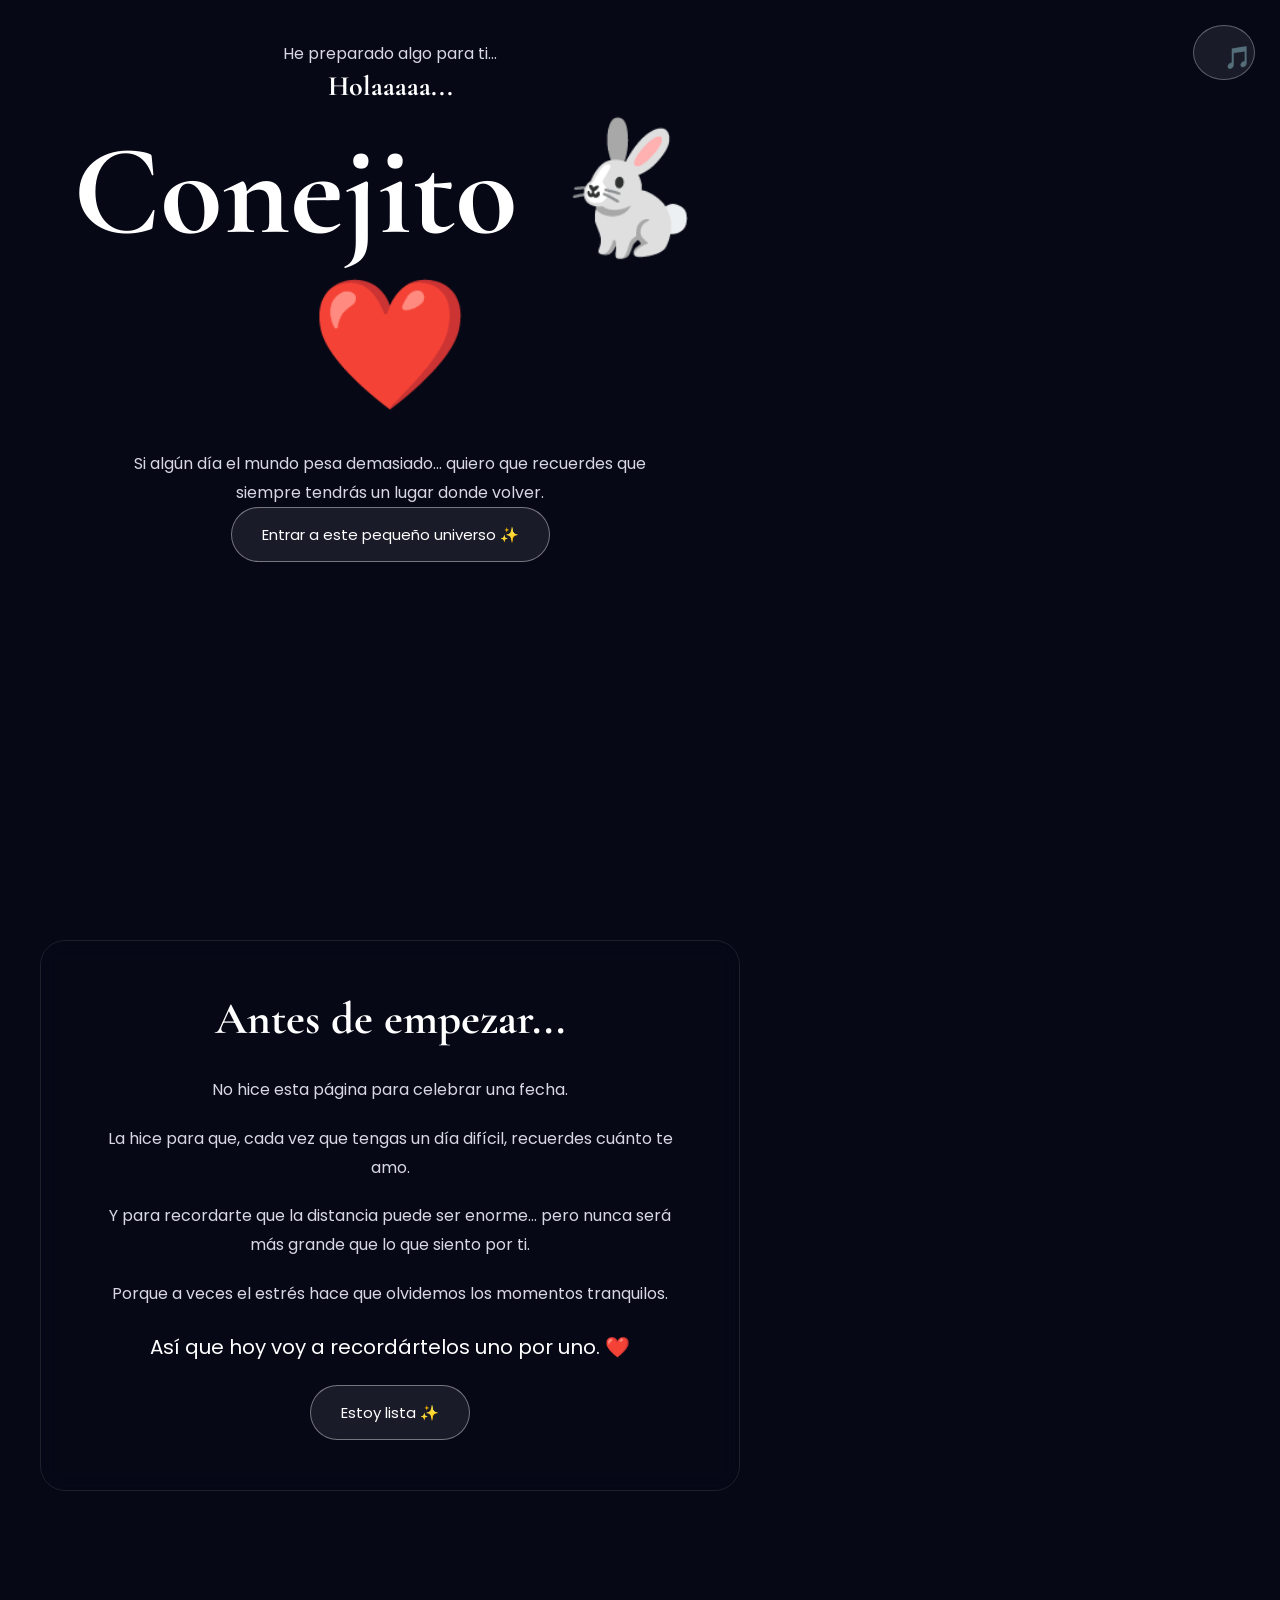
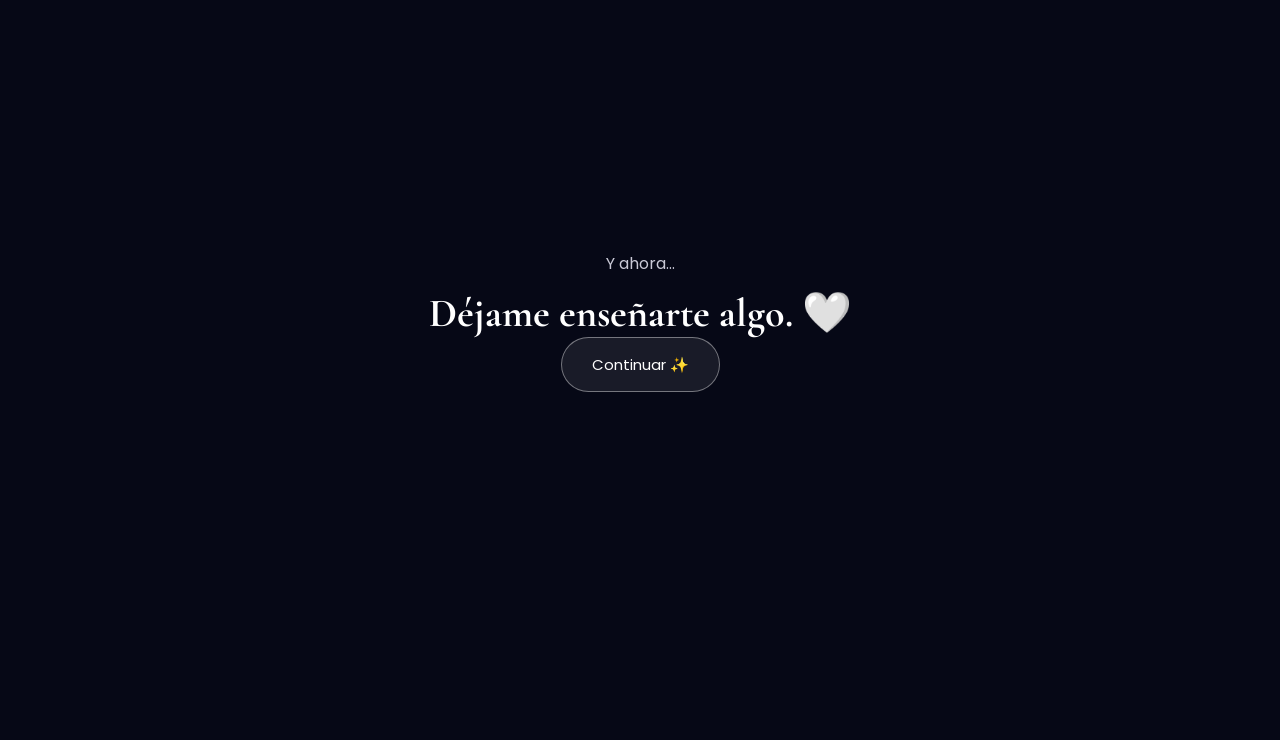
==== index.html @ df1ec299 "Add files via upload" ====
<!DOCTYPE html>
<html lang="es">

<head>

    <meta charset="UTF-8">

    <meta name="viewport" content="width=device-width, initial-scale=1.0">

    <title>Para ti ❤️</title>

    <link rel="stylesheet" href="style.css">

    <link rel="preconnect" href="https://fonts.googleapis.com">

    <link rel="preconnect" href="https://fonts.gstatic.com" crossorigin>

    <link href="https://fonts.googleapis.com/css2?family=Poppins:wght@300;400;500;600&family=Cormorant+Garamond:wght@400;700&display=swap" rel="stylesheet">

</head>


<body>


    <!-- TRANSITION -->

    <div id="pageTransition"></div>


    <!-- MUSIC -->

    <button id="musicButton">
        🎵
    </button>

    <audio id="music" loop>

        <source
            src="media/Reik - Sabes (Letra _ Lyrics)-trim.mp3"
            type="audio/mpeg"
        >

    </audio>


    <!-- STARS -->

    <div id="stars"></div>

    <div id="shootingStars"></div>


    <!-- ========================= -->
    <!-- INTRO -->
    <!-- ========================= -->

    <section id="intro">

        <div class="intro-box">


            <p class="small-text">

                He preparado algo para ti...

            </p>


            <h3>

                Holaaaaa...

            </h3>


            <h1>

                Conejito 🐇❤️

            </h1>


            <p>

                Si algún día el mundo pesa demasiado...

                quiero que recuerdes que siempre tendrás

                un lugar donde volver.

            </p>


            <button id="enterButton">

                Entrar a este pequeño universo ✨

            </button>


        </div>

    </section>


    <!-- ========================= -->
    <!-- WELCOME -->
    <!-- ========================= -->

    <section id="welcome">

        <div class="welcome-card">


            <h2>

                Antes de empezar...

            </h2>


            <p>

                No hice esta página para celebrar una fecha.

            </p>


            <p>

                La hice para que, cada vez que tengas un día difícil,

                recuerdes cuánto te amo.

            </p>


            <p>

                Y para recordarte que la distancia puede ser enorme...

                pero nunca será más grande que lo que siento por ti.

            </p>


            <p>

                Porque a veces el estrés hace que olvidemos

                los momentos tranquilos.

            </p>


            <p class="highlight">

                Así que hoy voy a recordártelos uno por uno. ❤️

            </p>


            <button id="continueButton">

                Estoy lista ✨

            </button>


        </div>

    </section>


    <!-- ========================= -->
    <!-- FINAL DE LA INTRODUCCIÓN -->
    <!-- ========================= -->

    <section class="next-page">


        <p>

            Y ahora...

        </p>


        <h2>

            Déjame enseñarte algo. 🤍

        </h2>


        <a
            href="memories.html"
            class="continue-btn"
        >

            Continuar ✨

        </a>


    </section>


    <script src="script.js"></script>


</body>

</html>
---- style.css ----
/* ======================================
RESET
====================================== */

* {
  margin: 0;
  padding: 0;
  box-sizing: border-box;
  }

html {
scroll-behavior: smooth;
}

body {
background: #060816;
color: #ffffff;
font-family: 'Poppins', sans-serif;
overflow-x: hidden;
}

/* ======================================
FOND ÉTOILÉ
====================================== */

body::before {
content: "";
position: fixed;
inset: 0;

```
background-image:
    radial-gradient(white 1px, transparent 1px),
    radial-gradient(white 1px, transparent 1px);

background-size: 80px 80px, 130px 130px;
background-position: 0 0, 40px 60px;

opacity: 0.25;
pointer-events: none;
z-index: -2;
```

}

/* ======================================
ÉTOILES
====================================== */

#stars,
#shootingStars {
position: fixed;
inset: 0;
pointer-events: none;
z-index: -1;
}

/* ======================================
TYPOGRAPHIE
====================================== */

h1,
h2,
h3 {
font-family: 'Cormorant Garamond', serif;
font-weight: 700;
}

p {
line-height: 1.8;
}

/* ======================================
BOUTONS
====================================== */

button,
.continue-btn {
display: inline-block;

```
margin-top: 30px;
padding: 15px 30px;

border: 1px solid rgba(255, 255, 255, 0.4);
border-radius: 50px;

background: rgba(255, 255, 255, 0.08);
color: white;

font-family: 'Poppins', sans-serif;
font-size: 15px;

cursor: pointer;
text-decoration: none;

transition: 0.4s ease;
```

}

button:hover,
.continue-btn:hover {
background: rgba(255, 255, 255, 0.2);
transform: translateY(-4px);
box-shadow: 0 0 25px rgba(255, 255, 255, 0.25);
}

/* ======================================
INTRO
====================================== */

#intro {
min-height: 100vh;

```
display: flex;
justify-content: center;
align-items: center;

text-align: center;
padding: 40px;
```

}

.intro-box {
max-width: 700px;
animation: fadeIn 2s ease;
}

.intro-box h3 {
font-size: 28px;
margin-bottom: 10px;
}

.intro-box h1 {
font-size: clamp(60px, 10vw, 130px);
margin-bottom: 25px;
}

.intro-box p {
max-width: 550px;
margin: auto;
color: #d8d8e5;
}

/* ======================================
WELCOME
====================================== */

#welcome {
min-height: 100vh;

```
display: flex;
justify-content: center;
align-items: center;

padding: 40px;
text-align: center;
```

}

.welcome-card {
max-width: 700px;
padding: 50px;

```
background: rgba(255, 255, 255, 0.04);
border: 1px solid rgba(255, 255, 255, 0.1);

border-radius: 25px;

backdrop-filter: blur(10px);
```

}

.welcome-card h2 {
font-size: 45px;
margin-bottom: 30px;
}

.welcome-card p {
margin: 20px 0;
color: #d8d8e5;
}

.highlight {
color: white !important;
font-size: 20px;
}

/* ======================================
PAGE INTRO
====================================== */

.page-intro {
min-height: 45vh;

```
display: flex;
flex-direction: column;
justify-content: center;
align-items: center;

text-align: center;
padding: 50px 25px;
```

}

.page-intro h1 {
font-size: clamp(45px, 8vw, 90px);
margin-bottom: 25px;
}

.page-intro p {
max-width: 650px;
color: #d8d8e5;
margin: 10px auto;
}

/* ======================================
GALERIE PHOTOS
====================================== */

#gallery {
padding: 60px 8%;
}

.gallery-grid {
display: grid;

```
grid-template-columns:
    repeat(auto-fit, minmax(260px, 1fr));

gap: 30px;

max-width: 1400px;
margin: auto;
```

}

.photo-card {
padding: 15px;

```
background: rgba(255, 255, 255, 0.05);

border: 1px solid rgba(255, 255, 255, 0.1);

border-radius: 18px;

transition: 0.5s ease;
```

}

.photo-card:hover {
transform: translateY(-10px) rotate(1deg);

```
box-shadow:
    0 20px 50px rgba(0, 0, 0, 0.5),
    0 0 25px rgba(255, 255, 255, 0.08);
```

}

.photo-card img {
    width: 100%;
    height: auto;

    display: block;

    border-radius: 12px;

    object-fit: contain;
}

.photo-card span {
display: block;

```
padding: 20px 10px 10px;

text-align: center;

color: #dedee8;
line-height: 1.6;
```

}

/* ======================================
VIDÉOS
====================================== */

#videos {
padding: 100px 8%;
text-align: center;
}

#videos h2 {
font-size: 50px;
margin-bottom: 20px;
}

.gallery-text {
max-width: 600px;
margin: 0 auto 50px;
color: #d8d8e5;
}

.video-grid {
display: grid;

```
grid-template-columns:
    repeat(auto-fit, minmax(300px, 1fr));

gap: 35px;

max-width: 1300px;
margin: auto;
```

}

.video-card {
padding: 15px;

```
background: rgba(255, 255, 255, 0.05);

border-radius: 18px;
```

}

.video-card video {
width: 100%;
border-radius: 12px;
}

.video-card p {
padding: 20px 10px 10px;
color: #dedee8;
}

/* ======================================
BOUTON CONTINUER
====================================== */

.next-page {
min-height: 60vh;

```
display: flex;
flex-direction: column;

justify-content: center;
align-items: center;

text-align: center;
padding: 50px;
```

}

.next-page p {
color: #c9c9d6;
margin-bottom: 10px;
}

.next-page h2 {
font-size: 40px;
}

/* ======================================
CARTES "OLVIDASTE"
====================================== */

#forgotten {
padding: 50px 8%;
}

.cards-container {
display: grid;

```
grid-template-columns:
    repeat(auto-fit, minmax(220px, 1fr));

gap: 25px;

max-width: 1200px;
margin: auto;
```

}

.memory-card {
height: 250px;

```
perspective: 1000px;

cursor: pointer;
```

}

.memory-card .front,
.memory-card .back {
width: 100%;
height: 100%;

```
display: flex;
justify-content: center;
align-items: center;

padding: 25px;

border-radius: 20px;

text-align: center;

backface-visibility: hidden;

transition: transform 0.7s ease;

position: absolute;
```

}

.memory-card .front {
background: rgba(255, 255, 255, 0.08);
font-size: 50px;
}

.memory-card .back {
background: rgba(255, 255, 255, 0.14);

```
transform: rotateY(180deg);

line-height: 1.7;
```

}

.memory-card {
position: relative;
}

.memory-card:hover .front {
transform: rotateY(180deg);
}

.memory-card:hover .back {
transform: rotateY(360deg);
}

/* ======================================
DISTANCE
====================================== */

#distance {
min-height: 100vh;

```
display: flex;
justify-content: center;
align-items: center;

padding: 100px 25px;
text-align: center;
```

}

.distance-content {
max-width: 800px;
}

.distance-content .small-text {
margin: 20px 0;
color: #d3d3df;
}

.distance-content h2 {
font-size: 45px;
margin: 60px 0 30px;
}

.distance-content h1 {
font-size: clamp(40px, 7vw, 75px);
margin-bottom: 50px;
}

.distance-message,
.ending-message {
color: #dedee8;
font-size: 17px;
}

.distance-message strong,
.ending-message strong {
color: white;
font-size: 22px;
}

/* ======================================
HAPPINESS JAR
====================================== */

#jarSection {
min-height: 100vh;

```
display: flex;
justify-content: center;
align-items: center;

text-align: center;
padding: 40px;
```

}

.jar-content {
max-width: 700px;
}

.jar-content h1 {
font-size: clamp(45px, 7vw, 80px);
margin: 25px 0;
}

#jar {
font-size: 120px;

```
margin: 50px auto 20px;

cursor: pointer;

display: inline-block;

transition: 0.4s ease;
```

}

#jar:hover {
transform: scale(1.15) rotate(5deg);
}

#jarMessage {
min-height: 50px;

```
margin-top: 25px;

font-size: 20px;
color: #f0f0fa;
```

}

/* ======================================
CONSTELLATION
====================================== */

#constellation {
min-height: 100vh;

```
padding: 100px 25px;

text-align: center;
```

}

.constellation-content {
max-width: 1000px;
margin: auto;
}

.constellation-content h1 {
font-size: clamp(60px, 10vw, 120px);
margin: 30px 0;
}

.constellation-content h2 {
font-size: 45px;
margin: 50px 0 25px;
}

.constellation-content p {
margin: 15px 0;
color: #d8d8e5;
}

.constellation-content .highlight {
font-size: 35px;
}

.sky-container {
display: flex;

```
justify-content: center;
align-items: center;

gap: 30px;

margin: 80px auto;

max-width: 900px;
```

}

.country {
min-width: 180px;
}

.country h3 {
font-size: 25px;
}

.star {
font-size: 65px;

```
margin-top: 20px;

animation: pulse 2s infinite;
```

}

.connection-line {
color: rgba(255, 255, 255, 0.5);
letter-spacing: 8px;
}

.constellation-message {
max-width: 650px;
margin: auto;
}

/* ======================================
LETTRE
====================================== */

#secretLetter {
min-height: 100vh;

```
display: flex;
justify-content: center;
align-items: center;

padding: 60px 25px;
```

}

.letter-box {
max-width: 700px;

```
padding: 60px 45px;

text-align: center;

background: rgba(255, 255, 255, 0.05);

border: 1px solid rgba(255, 255, 255, 0.12);

border-radius: 25px;

backdrop-filter: blur(10px);
```

}

.letter-box h1 {
font-size: 70px;
margin: 20px 0 35px;
}

.letter-box h2 {
font-size: 45px;
margin: 35px 0;
}

.letter-box p {
margin: 20px 0;
color: #dedee8;
}

#hugMessage {
font-size: 60px;
margin-top: 25px;
}

/* ======================================
FINAL
====================================== */

#ending {
min-height: 100vh;

```
display: flex;
justify-content: center;
align-items: center;

text-align: center;

padding: 80px 25px;
```

}

.ending-content {
max-width: 800px;
}

.ending-content h1 {
font-size: clamp(60px, 10vw, 120px);
margin: 25px 0;
}

.ending-content h2 {
font-size: 40px;
margin: 35px 0;
}

.ending-content h3 {
font-size: 60px;
margin: 30px 0;
}

.ending-content p {
color: #dedee8;
margin: 20px 0;
}

.final-stars {
font-size: 45px;
margin: 50px 0;
}

.final-message {
font-size: 20px;
}

/* ======================================
FOOTER
====================================== */

footer {
padding: 30px;
text-align: center;
color: #aaaabb;
}

/* ======================================
ANIMATIONS
====================================== */

@keyframes fadeIn {

```
from {
    opacity: 0;
    transform: translateY(30px);
}

to {
    opacity: 1;
    transform: translateY(0);
}
```

}

@keyframes pulse {

```
0% {
    transform: scale(1);
    opacity: 0.7;
}

50% {
    transform: scale(1.2);
    opacity: 1;
}

100% {
    transform: scale(1);
    opacity: 0.7;
}
```

}

/* ======================================
RESPONSIVE
====================================== */

@media (max-width: 700px) {

```
.welcome-card {
    padding: 30px 20px;
}

.sky-container {
    flex-direction: column;
}

.connection-line {
    transform: rotate(90deg);
}

.letter-box {
    padding: 40px 20px;
}
```

}


/* ======================================
   ANIMATIONS DES PHOTOS ET VIDÉOS
====================================== */

.photo-card,
.video-card {
    opacity: 0;
    transform: translateY(30px);
    transition: opacity 0.8s ease, transform 0.8s ease;
}

.photo-card.visible,
.video-card.visible {
    opacity: 1;
    transform: translateY(0);
}


/* ======================================
   CARTES "LAS COSAS QUE OLVIDASTE"
====================================== */

.memory-card {
    position: relative;

    height: 250px;

    perspective: 1000px;

    cursor: pointer;
}

.memory-card .front,
.memory-card .back {
    position: absolute;

    width: 100%;
    height: 100%;

    display: flex;

    justify-content: center;
    align-items: center;

    padding: 25px;

    border-radius: 20px;

    text-align: center;

    backface-visibility: hidden;

    transition: transform 0.7s ease;
}

.memory-card .front {
    background: rgba(255, 255, 255, 0.08);

    font-size: 50px;
}

.memory-card .back {
    background: rgba(255, 255, 255, 0.14);

    transform: rotateY(180deg);

    line-height: 1.7;
}

.memory-card:hover .front {
    transform: rotateY(180deg);
}

.memory-card:hover .back {
    transform: rotateY(360deg);
}


/* ======================================
   ÉTOILES FILANTES ✨
====================================== */

#shootingStars {
    position: fixed;
    top: 0;
    left: 0;

    width: 100vw;
    height: 100vh;

    pointer-events: none;

    z-index: 999;
}

.shooting-star {
    position: absolute;

    width: 4px;
    height: 120px;

    background: white;

    border-radius: 50%;

    transform: rotate(45deg);

    box-shadow: 0 0 15px white;

    animation: shooting 2s linear forwards;
}

@keyframes shooting {

    0% {
        transform: translate(0, 0) rotate(45deg);
        opacity: 1;
    }

    100% {
        transform: translate(-500px, 500px) rotate(45deg);
        opacity: 0;
    }

}

/* ======================================
   BOUTON MUSIQUE 🎵
====================================== */

#musicButton {
    position: fixed;

    top: 25px;
    right: 25px;

    width: 55px;
    height: 55px;

    border-radius: 50%;

    border: 1px solid rgba(255, 255, 255, 0.3);

    background: rgba(255, 255, 255, 0.08);

    color: white;

    font-size: 22px;

    cursor: pointer;

    z-index: 1000;

    transition: 0.4s ease;
}

#musicButton:hover {
    transform: scale(1.15);

    background: rgba(255, 255, 255, 0.2);

    box-shadow: 0 0 25px rgba(255, 255, 255, 0.3);
}

#musicButton.playing {
    animation: musicPulse 1.5s infinite;
}

@keyframes musicPulse {

    0% {
        box-shadow: 0 0 0 rgba(255, 255, 255, 0.4);
    }

    50% {
        box-shadow: 0 0 25px rgba(255, 255, 255, 0.5);
    }

    100% {
        box-shadow: 0 0 0 rgba(255, 255, 255, 0.4);
    }

}

/* ======================================
   TRANSITION ENTRE LES PAGES 🌌
====================================== */

#pageTransition {
    position: fixed;

    inset: 0;

    background: #060816;

    opacity: 0;

    pointer-events: none;

    z-index: 9999;

    transition: opacity 0.8s ease;
}

#pageTransition.active {
    opacity: 1;
    pointer-events: all;
}

/* ======================================
   ENTRER DANS L'UNIVERS ✨
====================================== */

#intro {
    transition: opacity 1s ease,
                transform 1s ease;
}

#intro.hidden {

    opacity: 0;

    transform: scale(1.1);

    pointer-events: none;

}

/* ======================================
   WELCOME FADE OUT ✨
====================================== */

#welcome {
    transition:
        opacity 1s ease,
        transform 1s ease;
}

#welcome.hidden {

    opacity: 0;

    transform: translateY(-40px);

    pointer-events: none;

}
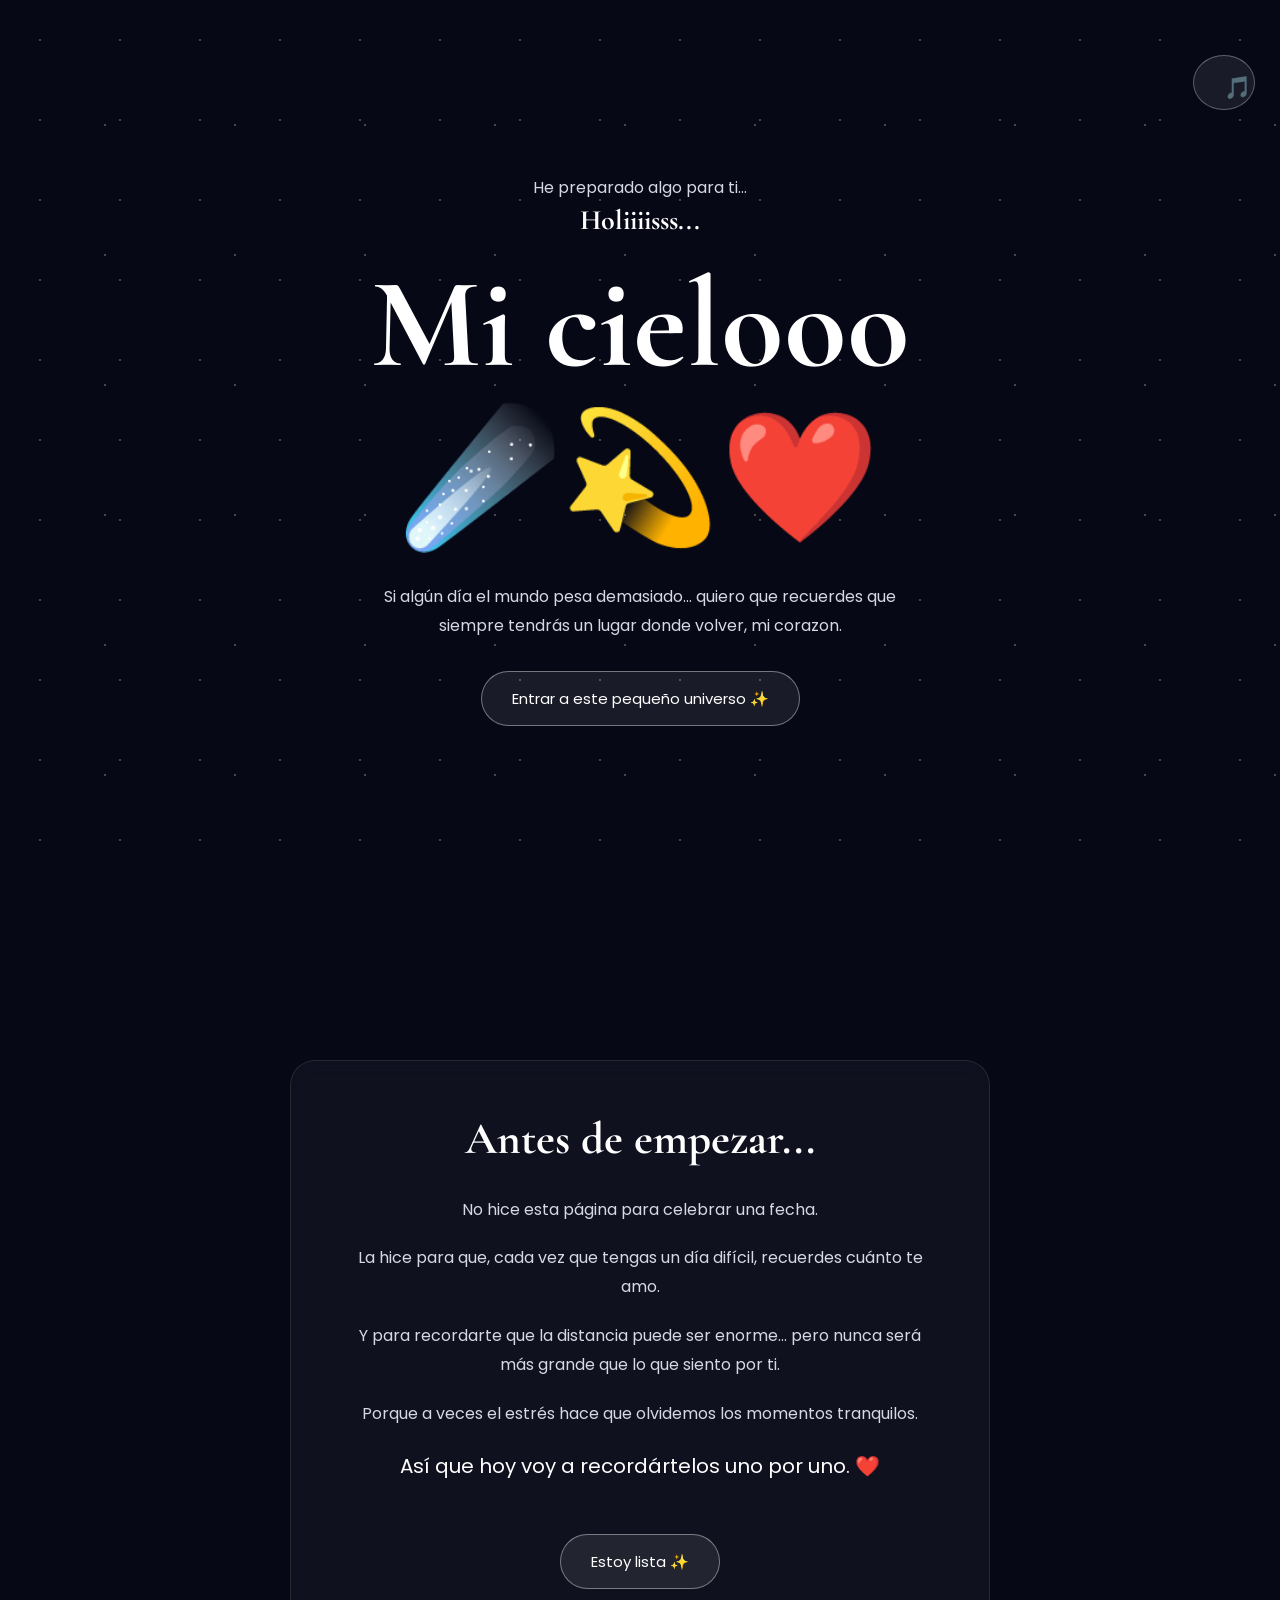
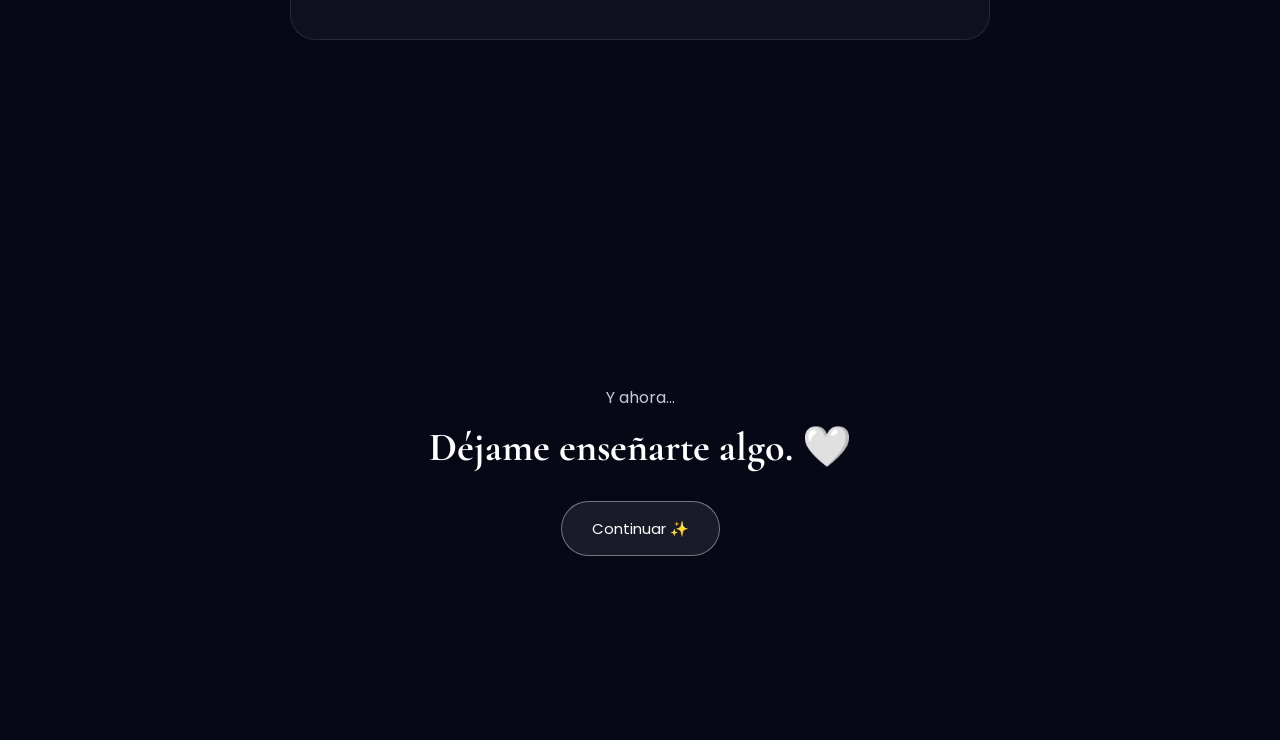
==== commit df30f62c: "Update index.html" ====
--- a/index.html
+++ b/index.html
@@ -69,14 +69,14 @@
 
             <h3>
 
-                Holaaaaa...
+                Holiiiisss...
 
             </h3>
 
 
             <h1>
 
-                Conejito 🐇❤️
+                Mi cielooo ☄️💫❤️
 
             </h1>
 
@@ -87,7 +87,7 @@
 
                 quiero que recuerdes que siempre tendrás
 
-                un lugar donde volver.
+                un lugar donde volver, mi corazon.
 
             </p>
 
@@ -212,4 +212,4 @@
 
 </body>
 
-</html>+</html>
--- a/style.css
+++ b/style.css
@@ -28,7 +28,6 @@
 position: fixed;
 inset: 0;
 
-```
 background-image:
     radial-gradient(white 1px, transparent 1px),
     radial-gradient(white 1px, transparent 1px);
@@ -39,7 +38,7 @@
 opacity: 0.25;
 pointer-events: none;
 z-index: -2;
-```
+
 
 }
 
@@ -78,7 +77,6 @@
 .continue-btn {
 display: inline-block;
 
-```
 margin-top: 30px;
 padding: 15px 30px;
 
@@ -95,7 +93,7 @@
 text-decoration: none;
 
 transition: 0.4s ease;
-```
+
 
 }
 
@@ -113,14 +111,14 @@
 #intro {
 min-height: 100vh;
 
-```
+
 display: flex;
 justify-content: center;
 align-items: center;
 
 text-align: center;
 padding: 40px;
-```
+
 
 }
 
@@ -152,14 +150,14 @@
 #welcome {
 min-height: 100vh;
 
-```
+
 display: flex;
 justify-content: center;
 align-items: center;
 
 padding: 40px;
 text-align: center;
-```
+
 
 }
 
@@ -167,14 +165,14 @@
 max-width: 700px;
 padding: 50px;
 
-```
+
 background: rgba(255, 255, 255, 0.04);
 border: 1px solid rgba(255, 255, 255, 0.1);
 
 border-radius: 25px;
 
 backdrop-filter: blur(10px);
-```
+
 
 }
 
@@ -200,7 +198,7 @@
 .page-intro {
 min-height: 45vh;
 
-```
+
 display: flex;
 flex-direction: column;
 justify-content: center;
@@ -208,7 +206,7 @@
 
 text-align: center;
 padding: 50px 25px;
-```
+
 
 }
 
@@ -234,7 +232,7 @@
 .gallery-grid {
 display: grid;
 
-```
+
 grid-template-columns:
     repeat(auto-fit, minmax(260px, 1fr));
 
@@ -242,14 +240,14 @@
 
 max-width: 1400px;
 margin: auto;
-```
+
 
 }
 
 .photo-card {
 padding: 15px;
 
-```
+
 background: rgba(255, 255, 255, 0.05);
 
 border: 1px solid rgba(255, 255, 255, 0.1);
@@ -257,18 +255,18 @@
 border-radius: 18px;
 
 transition: 0.5s ease;
-```
+
 
 }
 
 .photo-card:hover {
 transform: translateY(-10px) rotate(1deg);
 
-```
+
 box-shadow:
     0 20px 50px rgba(0, 0, 0, 0.5),
     0 0 25px rgba(255, 255, 255, 0.08);
-```
+
 
 }
 
@@ -286,14 +284,14 @@
 .photo-card span {
 display: block;
 
-```
+
 padding: 20px 10px 10px;
 
 text-align: center;
 
 color: #dedee8;
 line-height: 1.6;
-```
+
 
 }
 
@@ -320,7 +318,7 @@
 .video-grid {
 display: grid;
 
-```
+
 grid-template-columns:
     repeat(auto-fit, minmax(300px, 1fr));
 
@@ -328,18 +326,18 @@
 
 max-width: 1300px;
 margin: auto;
-```
+
 
 }
 
 .video-card {
 padding: 15px;
 
-```
+
 background: rgba(255, 255, 255, 0.05);
 
 border-radius: 18px;
-```
+
 
 }
 
@@ -360,7 +358,7 @@
 .next-page {
 min-height: 60vh;
 
-```
+
 display: flex;
 flex-direction: column;
 
@@ -369,7 +367,7 @@
 
 text-align: center;
 padding: 50px;
-```
+
 
 }
 
@@ -393,7 +391,7 @@
 .cards-container {
 display: grid;
 
-```
+
 grid-template-columns:
     repeat(auto-fit, minmax(220px, 1fr));
 
@@ -401,18 +399,18 @@
 
 max-width: 1200px;
 margin: auto;
-```
+
 
 }
 
 .memory-card {
 height: 250px;
 
-```
+
 perspective: 1000px;
 
 cursor: pointer;
-```
+
 
 }
 
@@ -421,7 +419,7 @@
 width: 100%;
 height: 100%;
 
-```
+
 display: flex;
 justify-content: center;
 align-items: center;
@@ -437,7 +435,7 @@
 transition: transform 0.7s ease;
 
 position: absolute;
-```
+
 
 }
 
@@ -449,11 +447,11 @@
 .memory-card .back {
 background: rgba(255, 255, 255, 0.14);
 
-```
+
 transform: rotateY(180deg);
 
 line-height: 1.7;
-```
+
 
 }
 
@@ -476,14 +474,14 @@
 #distance {
 min-height: 100vh;
 
-```
+
 display: flex;
 justify-content: center;
 align-items: center;
 
 padding: 100px 25px;
 text-align: center;
-```
+
 
 }
 
@@ -525,14 +523,14 @@
 #jarSection {
 min-height: 100vh;
 
-```
+
 display: flex;
 justify-content: center;
 align-items: center;
 
 text-align: center;
 padding: 40px;
-```
+
 
 }
 
@@ -548,7 +546,7 @@
 #jar {
 font-size: 120px;
 
-```
+
 margin: 50px auto 20px;
 
 cursor: pointer;
@@ -556,7 +554,7 @@
 display: inline-block;
 
 transition: 0.4s ease;
-```
+
 
 }
 
@@ -567,12 +565,12 @@
 #jarMessage {
 min-height: 50px;
 
-```
+
 margin-top: 25px;
 
 font-size: 20px;
 color: #f0f0fa;
-```
+
 
 }
 
@@ -583,11 +581,11 @@
 #constellation {
 min-height: 100vh;
 
-```
+
 padding: 100px 25px;
 
 text-align: center;
-```
+
 
 }
 
@@ -618,7 +616,7 @@
 .sky-container {
 display: flex;
 
-```
+
 justify-content: center;
 align-items: center;
 
@@ -627,7 +625,7 @@
 margin: 80px auto;
 
 max-width: 900px;
-```
+
 
 }
 
@@ -642,11 +640,11 @@
 .star {
 font-size: 65px;
 
-```
+
 margin-top: 20px;
 
 animation: pulse 2s infinite;
-```
+
 
 }
 
@@ -667,20 +665,20 @@
 #secretLetter {
 min-height: 100vh;
 
-```
+
 display: flex;
 justify-content: center;
 align-items: center;
 
 padding: 60px 25px;
-```
+
 
 }
 
 .letter-box {
 max-width: 700px;
 
-```
+
 padding: 60px 45px;
 
 text-align: center;
@@ -692,7 +690,7 @@
 border-radius: 25px;
 
 backdrop-filter: blur(10px);
-```
+
 
 }
 
@@ -723,7 +721,7 @@
 #ending {
 min-height: 100vh;
 
-```
+
 display: flex;
 justify-content: center;
 align-items: center;
@@ -731,7 +729,7 @@
 text-align: center;
 
 padding: 80px 25px;
-```
+
 
 }
 
@@ -784,7 +782,7 @@
 
 @keyframes fadeIn {
 
-```
+
 from {
     opacity: 0;
     transform: translateY(30px);
@@ -794,13 +792,13 @@
     opacity: 1;
     transform: translateY(0);
 }
-```
+
 
 }
 
 @keyframes pulse {
 
-```
+
 0% {
     transform: scale(1);
     opacity: 0.7;
@@ -815,7 +813,7 @@
     transform: scale(1);
     opacity: 0.7;
 }
-```
+
 
 }
 
@@ -825,7 +823,7 @@
 
 @media (max-width: 700px) {
 
-```
+
 .welcome-card {
     padding: 30px 20px;
 }
@@ -841,7 +839,7 @@
 .letter-box {
     padding: 40px 20px;
 }
-```
+
 
 }
 
@@ -1092,4 +1090,4 @@
 
     pointer-events: none;
 
-}+}
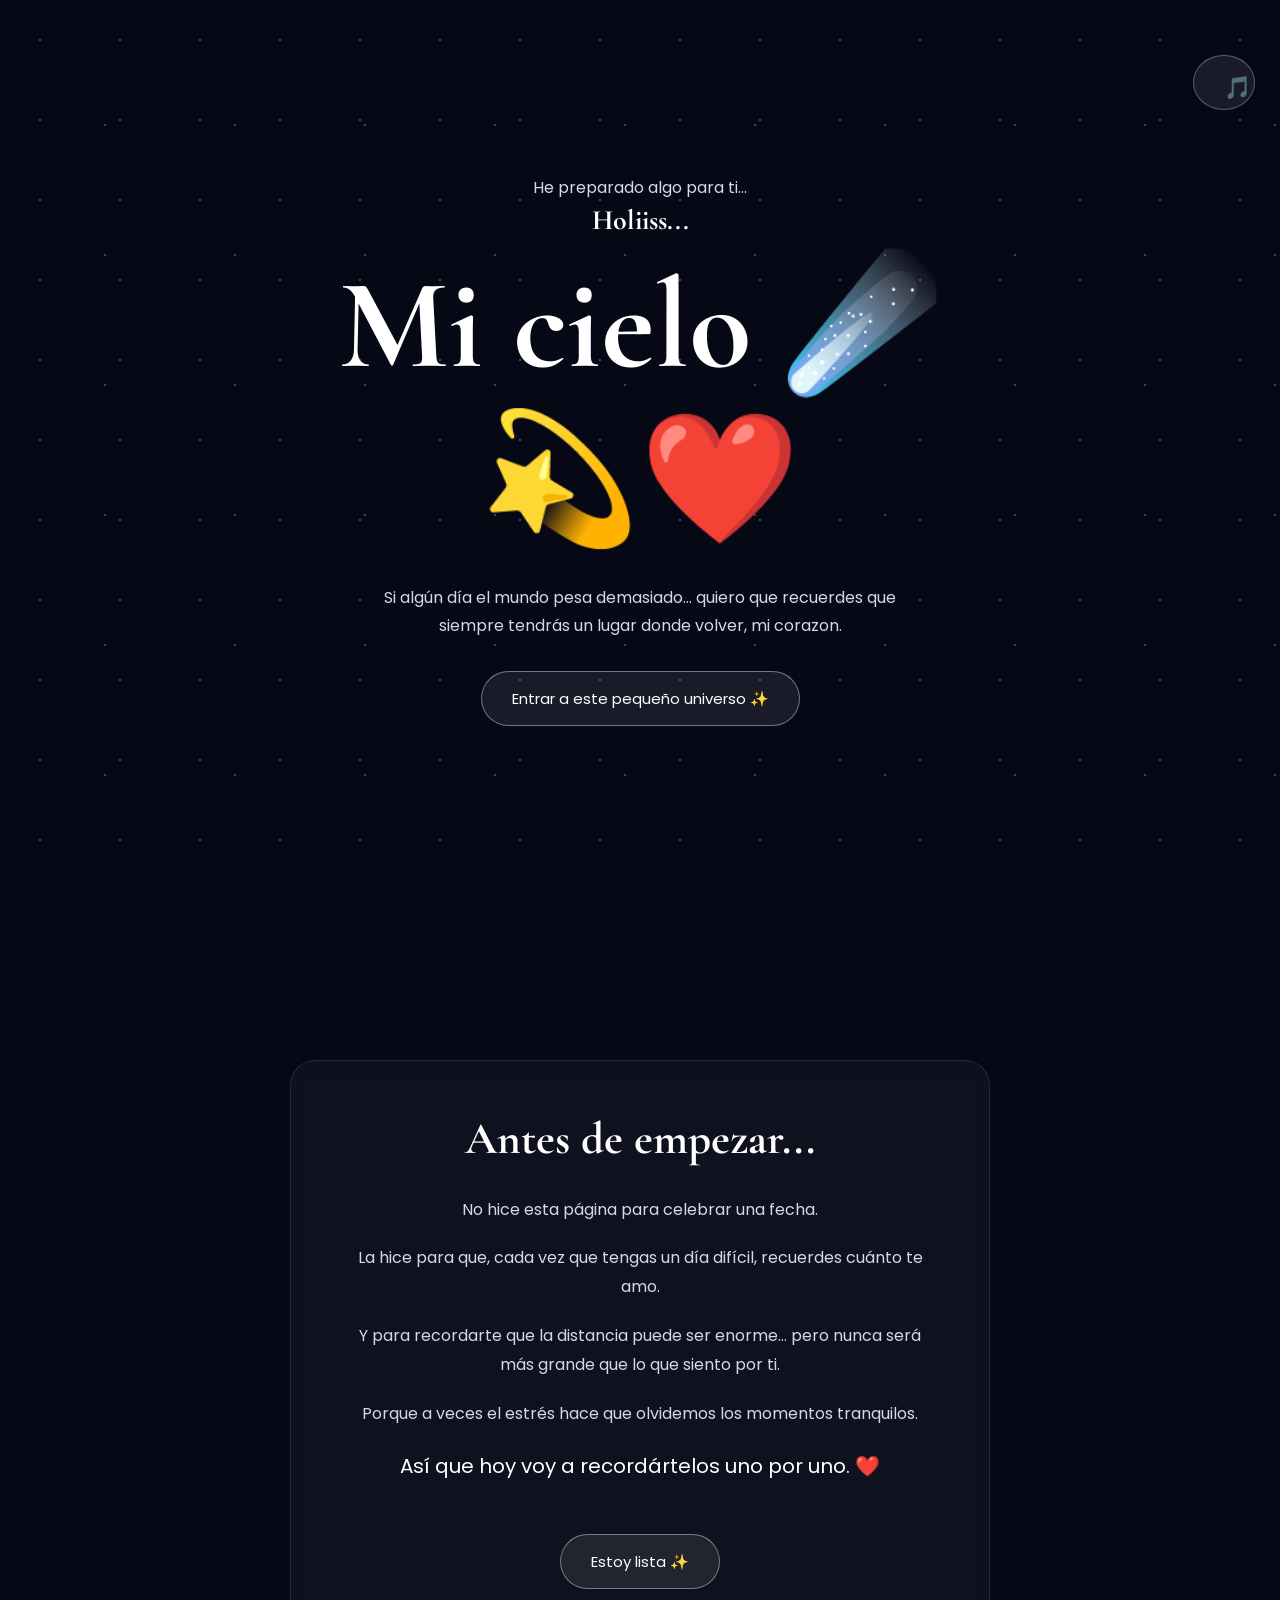
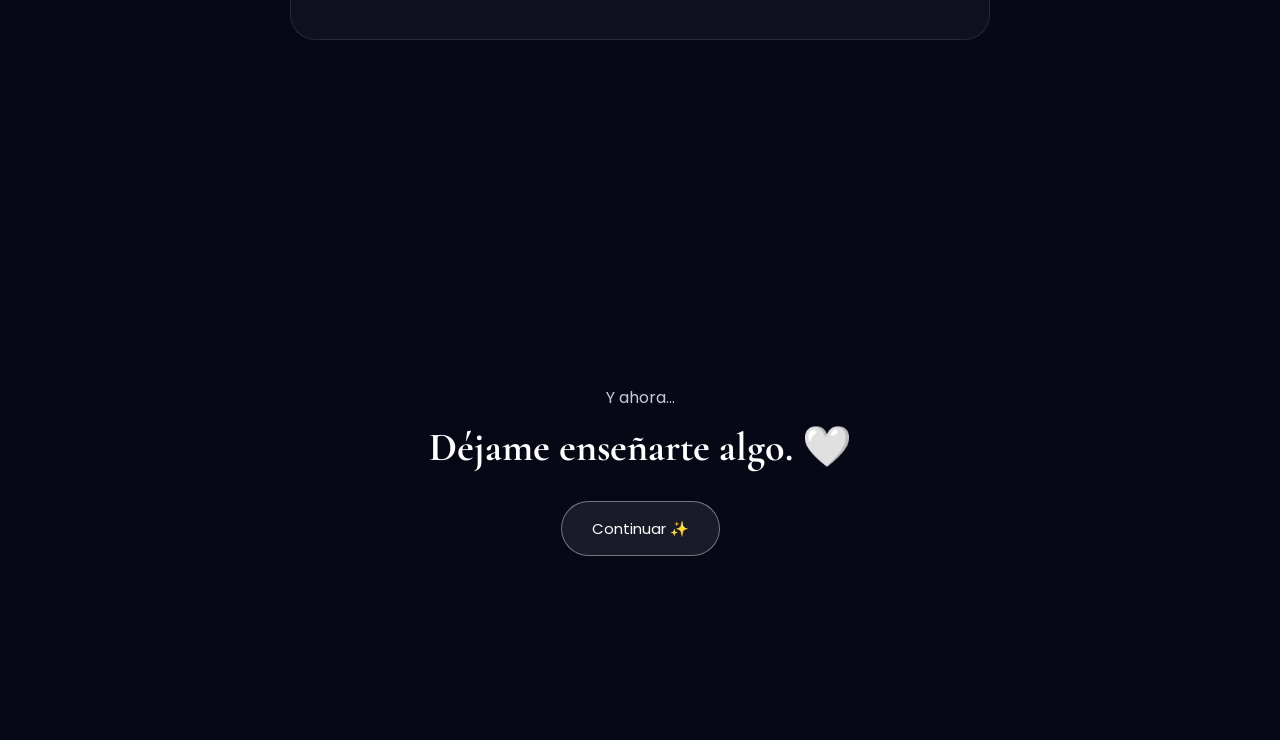
==== commit ffcc8a1a: "Update index.html" ====
--- a/index.html
+++ b/index.html
@@ -69,14 +69,14 @@
 
             <h3>
 
-                Holiiiisss...
+                Holiiss...
 
             </h3>
 
 
             <h1>
 
-                Mi cielooo ☄️💫❤️
+                Mi cielo ☄️💫❤️
 
             </h1>
 
